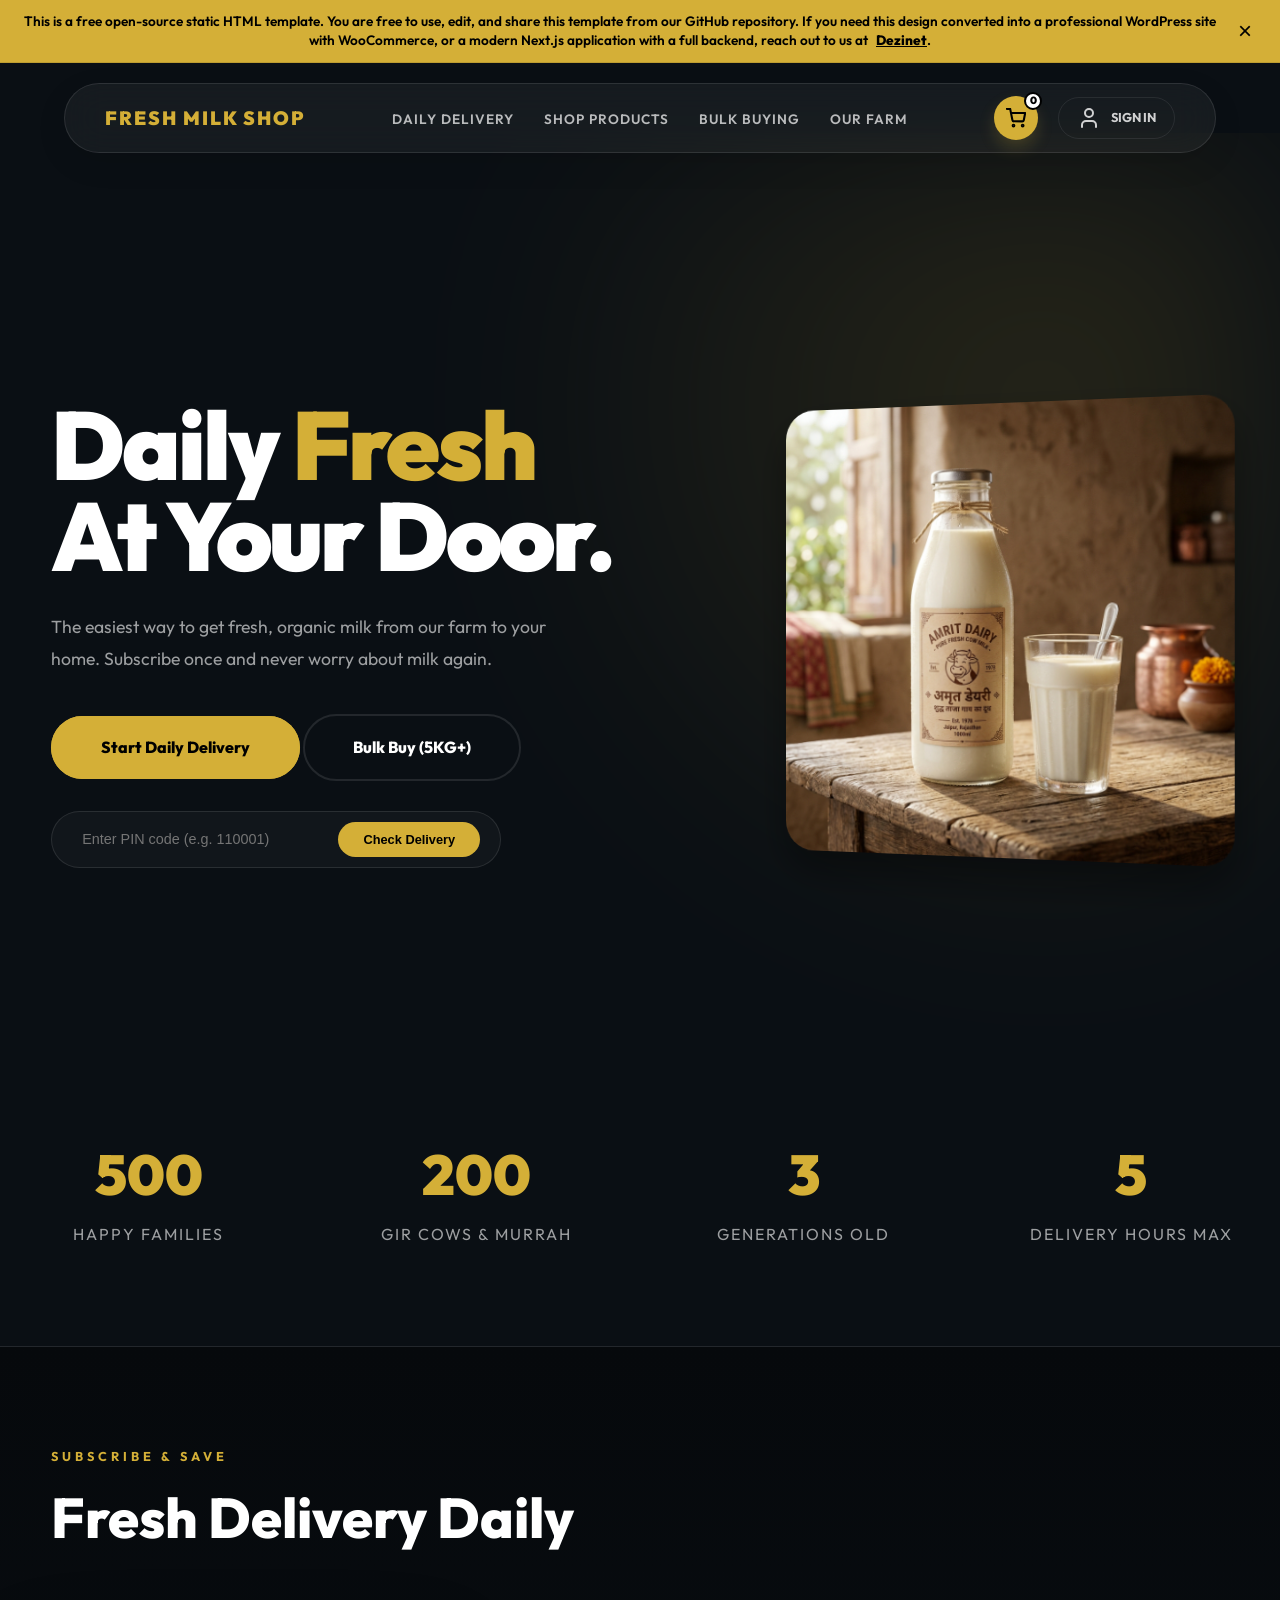
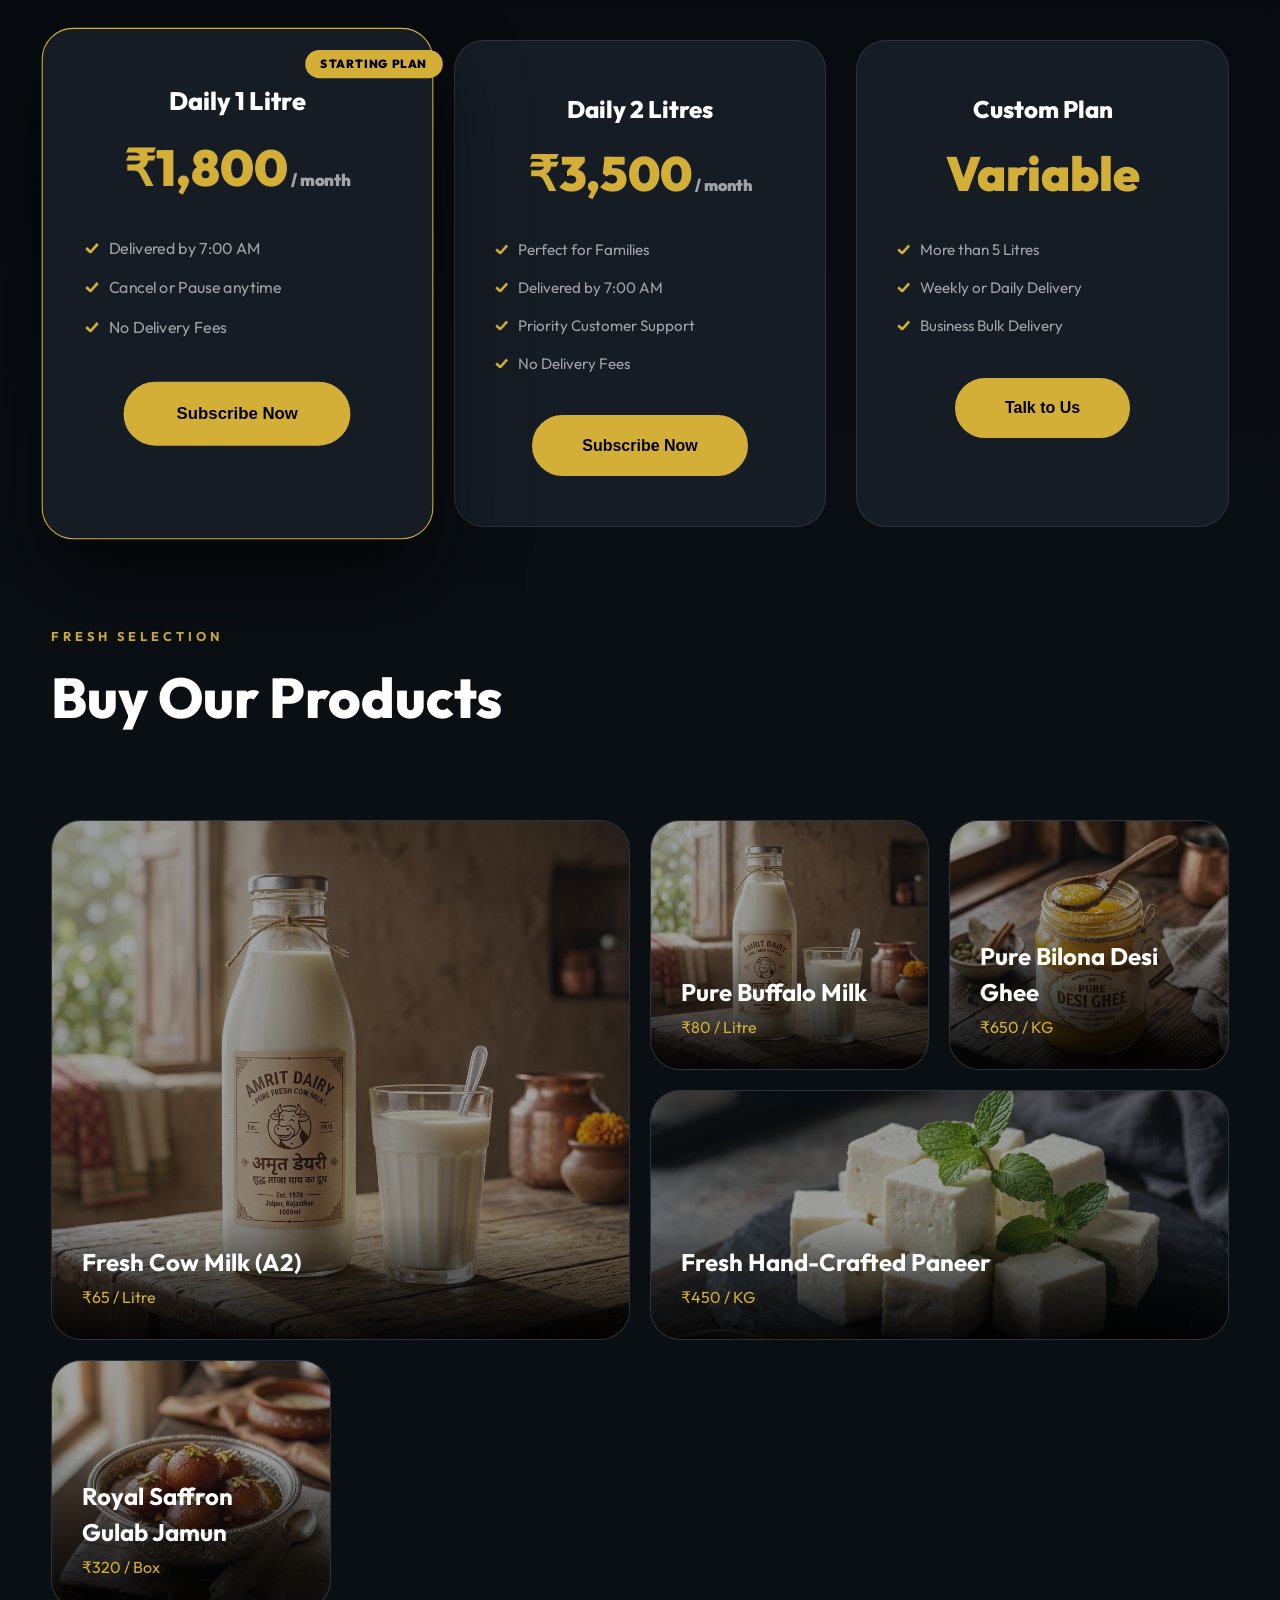
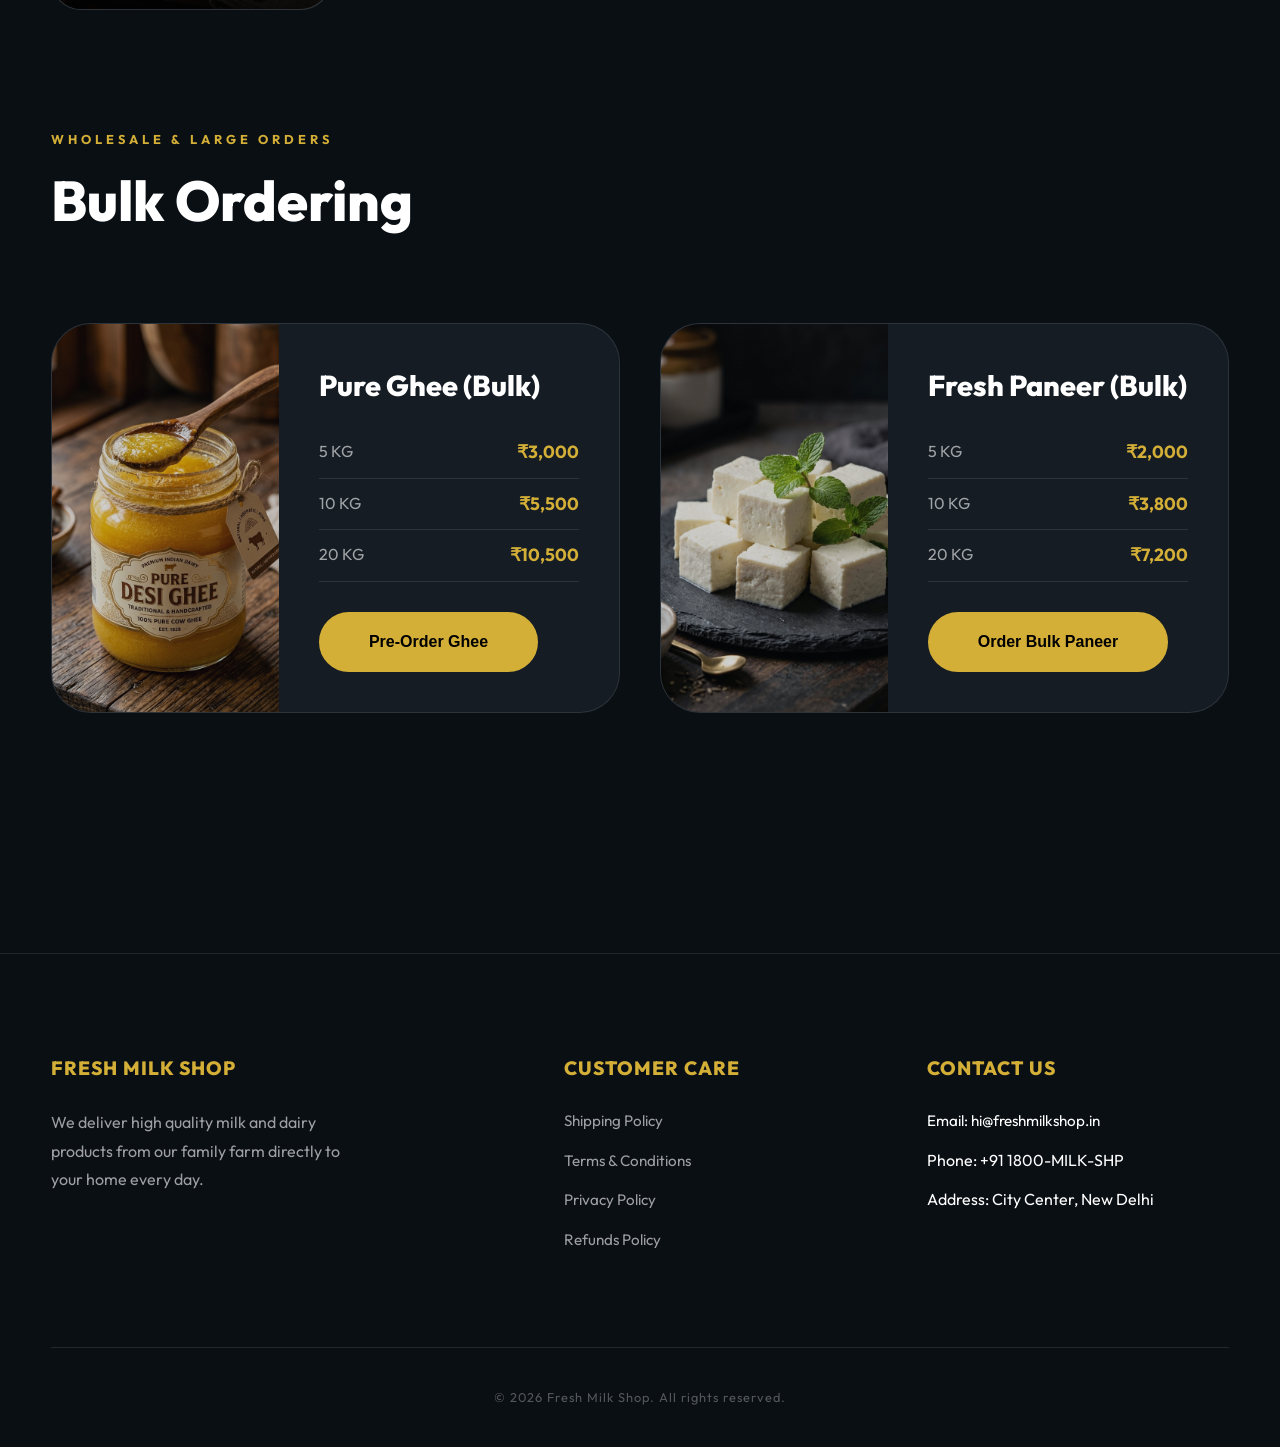
==== index.html @ 16e3eb26 "Initialize Fresh Milk Shop Premium 2026 HTML Template" ====
<!DOCTYPE html>
<html lang="en">
<head>
  <meta charset="UTF-8">
  <meta name="viewport" content="width=device-width, initial-scale=1.0">
  <title>Fresh Milk Shop | Daily Delivery & Bulk Buy</title>
  <meta name="description" content="Fresh farm milk delivered to your door step every day. Buy in bulk (5KG to 50KG) or subscribe for daily delivery. High quality organic dairy.">
  
  <link rel="preconnect" href="https://fonts.googleapis.com">
  <link rel="preconnect" href="https://fonts.gstatic.com" crossorigin>
  <link href="https://fonts.googleapis.com/css2?family=Outfit:wght@400;500;600;700;800;900&display=swap" rel="stylesheet">
  <link rel="stylesheet" href="style.css">
  <link rel="stylesheet" href="css/header.css">
</head>
<body>

  <!-- Navigation -->
  <nav>
    <div class="hamburger" id="nav-toggle">
      <span></span>
      <span></span>
      <span></span>
    </div>
    <a href="index.html" class="logo">FRESH MILK SHOP</a>
    
    <ul class="nav-links" id="nav-menu">
      <li><a href="daily.html">Daily Delivery</a></li>
      <li><a href="shop.html">Shop Products</a></li>
      <li><a href="bulk.html">Bulk Buying</a></li>
      <li><a href="about.html">Our Farm</a></li>
      <li class="mobile-only"><a href="javascript:void(0)" id="cart-trigger-mobile">🛒 My Cart</a></li>
      <li class="mobile-only"><a href="auth.html">👤 Sign In / Account</a></li>
    </ul>

    <div class="nav-cta">
      <div class="cart-btn" id="cart-trigger">
        <svg xmlns="http://www.w3.org/2000/svg" width="20" height="20" viewBox="0 0 24 24" fill="none" stroke="#000" stroke-width="2.5" stroke-linecap="round" stroke-linejoin="round"><circle cx="9" cy="21" r="1"></circle><circle cx="20" cy="21" r="1"></circle><path d="M1 1h4l2.68 13.39a2 2 0 0 0 2 1.61h9.72a2 2 0 0 0 2-1.61L23 6H6"></path></svg>
        <span id="cart-count">0</span>
      </div>
      <a href="auth.html" class="profile-link">
        <svg xmlns="http://www.w3.org/2000/svg" width="24" height="24" viewBox="0 0 24 24" fill="none" stroke="currentColor" stroke-width="2" stroke-linecap="round" stroke-linejoin="round"><path d="M19 21v-2a4 4 0 0 0-4-4H9a4 4 0 0 0-4 4v2"></path><circle cx="12" cy="7" r="4"></circle></svg>
        <span>Sign In</span>
      </a>
    </div>
  </nav>

  <!-- Hero Section -->
  <section class="hero">
    <div class="hero-bg"></div>
    <div class="container overflow-hidden">
      <div class="hero-text">
        <h1 class="hero-title">Daily <span>Fresh</span><br>At Your Door.</h1>
        <p class="hero-desc">The easiest way to get fresh, organic milk from our farm to your home. Subscribe once and never worry about milk again.</p>
        <div class="hero-btns">
          <a href="daily.html" class="btn-luxe">Start Daily Delivery</a>
          <a href="bulk.html" class="btn-outline">Bulk Buy (5KG+)</a>
        </div>
        
        <!-- Delivery Checker -->
        <div class="pincode-checker">
          <input type="text" id="pincode-input" placeholder="Enter PIN code (e.g. 110001)">
          <button class="btn-luxe-small" onclick="checkDelivery()">Check Delivery</button>
          <p id="pincode-status" class="pincode-status"></p>
        </div>
      </div>
      <div class="hero-img">
        <img src="product_images/fresh_milk_premium_1775389059980.png" alt="Bottle of Fresh Milk">
      </div>
    </div>
  </section>

  <!-- Animated Farm Stats Section -->
  <section class="stats-counter-section container">
    <div class="stats-flex">
      <div class="counter-item">
        <h3 data-target="500">0</h3>
        <p>Happy Families</p>
      </div>
      <div class="counter-item">
        <h3 data-target="200">0</h3>
        <p>Gir Cows & Murrah</p>
      </div>
      <div class="counter-item">
        <h3 data-target="3">0</h3>
        <p>Generations Old</p>
      </div>
      <div class="counter-item">
        <h3 data-target="5">0</h3>
        <p>Delivery Hours Max</p>
      </div>
    </div>
  </section>

  <!-- Daily Delivery Section -->
  <section class="subscription-section" id="daily">
    <div class="container overflow-hidden">
      <header class="section-header">
        <span class="section-label">Subscribe & Save</span>
        <h2 class="section-title">Fresh Delivery Daily</h2>
      </header>
      
      <div class="subscription-grid">
        <div class="sub-card featured">
          <div class="badge">Starting Plan</div>
          <h3>Daily 1 Litre</h3>
          <p class="price">₹1,800<span> / month</span></p>
          <ul>
            <li>Delivered by 7:00 AM</li>
            <li>Cancel or Pause anytime</li>
            <li>No Delivery Fees</li>
          </ul>
          <button class="btn-luxe" onclick="window.location.href='daily.html'">Subscribe Now</button>
        </div>
        <div class="sub-card">
          <h3>Daily 2 Litres</h3>
          <p class="price">₹3,500<span> / month</span></p>
          <ul>
            <li>Perfect for Families</li>
            <li>Delivered by 7:00 AM</li>
            <li>Priority Customer Support</li>
            <li>No Delivery Fees</li>
          </ul>
          <button class="btn-luxe" onclick="window.location.href='daily.html'">Subscribe Now</button>
        </div>
        <div class="sub-card">
          <h3>Custom Plan</h3>
          <p class="price">Variable</p>
          <ul>
            <li>More than 5 Litres</li>
            <li>Weekly or Daily Delivery</li>
            <li>Business Bulk Delivery</li>
          </ul>
          <button class="btn-luxe" onclick="window.location.href='bulk.html'">Talk to Us</button>
        </div>
      </div>
    </div>
  </section>

  <!-- Main Shop (Bento) -->
  <section class="products" id="shop">
    <div class="container overflow-hidden">
      <header class="section-header">
        <span class="section-label">Fresh Selection</span>
        <h2 class="section-title">Buy Our Products</h2>
      </header>
      
      <div class="product-bento" id="product-grid">
        <!-- Populated by JS -->
      </div>
    </div>
  </section>

  <!-- Bulk & Pre-Order -->
  <section class="bulk-section" id="bulk">
    <div class="container overflow-hidden">
      <header class="section-header">
        <span class="section-label">Wholesale & Large Orders</span>
        <h2 class="section-title">Bulk Ordering</h2>
      </header>
      
      <div class="bulk-grid">
        <div class="bulk-card">
          <img src="product_images/desi_ghee_jar_1775389078798.png" alt="Pure Ghee">
          <div class="bulk-info">
            <h3>Pure Ghee (Bulk)</h3>
            <div class="pricing-table">
              <div class="price-row"><span>5 KG</span> <strong>₹3,000</strong></div>
              <div class="price-row"><span>10 KG</span> <strong>₹5,500</strong></div>
              <div class="price-row"><span>20 KG</span> <strong>₹10,500</strong></div>
            </div>
            <button class="btn-luxe" onclick="window.location.href='bulk.html'">Pre-Order Ghee</button>
          </div>
        </div>

        <div class="bulk-card">
          <img src="product_images/fresh_paneer_cubes_1775389099140.png" alt="Fresh Paneer">
          <div class="bulk-info">
            <h3>Fresh Paneer (Bulk)</h3>
            <div class="pricing-table">
              <div class="price-row"><span>5 KG</span> <strong>₹2,000</strong></div>
              <div class="price-row"><span>10 KG</span> <strong>₹3,800</strong></div>
              <div class="price-row"><span>20 KG</span> <strong>₹7,200</strong></div>
            </div>
            <button class="btn-luxe" onclick="window.location.href='bulk.html'">Order Bulk Paneer</button>
          </div>
        </div>
      </div>
    </div>
  </section>

  <!-- Footer -->
  <footer>
    <div class="container overflow-hidden">
      <div class="footer-grid">
        <div class="footer-col">
          <h4>Fresh Milk Shop</h4>
          <p>We deliver high quality milk and dairy products from our family farm directly to your home every day.</p>
        </div>
        <div class="footer-col">
          <h4>Customer Care</h4>
          <ul>
            <li><a href="shipping.html">Shipping Policy</a></li>
            <li><a href="terms.html">Terms & Conditions</a></li>
            <li><a href="privacy.html">Privacy Policy</a></li>
            <li><a href="refunds.html">Refunds Policy</a></li>
          </ul>
        </div>
        <div class="footer-col">
          <h4>Contact Us</h4>
          <ul>
            <li><a href="contact.html" style="color: inherit; text-decoration: none;">Email: hi@freshmilkshop.in</a></li>
            <li>Phone: +91 1800-MILK-SHP</li>
            <li>Address: City Center, New Delhi</li>
          </ul>
        </div>
      </div>
      <div class="copyright">
        &copy; 2026 Fresh Milk Shop. All rights reserved.
      </div>
    </div>
  </footer>

  <!-- Cart Modal Shell -->
  <div class="modal-overlay" id="modal-overlay">
    <div class="cart-sidebar" id="cart-sidebar">
      <header class="cart-header">
        <h3>Your Cart</h3>
        <button class="close-modal" id="close-cart">&times;</button>
      </header>
      
      <div id="cart-items-container" class="cart-items-list">
        <!-- Rendered by JS -->
        <p class="empty-msg" id="empty-cart-msg">Your cart is empty.</p>
      </div>

      <footer class="cart-footer">
        <div class="cart-total">
          <span>Subtotal</span>
          <strong id="cart-total-price">₹0</strong>
        </div>
        <button class="btn-luxe" style="width: 100%;" onclick="window.location.href='checkout.html'">Complete Order</button>
      </footer>
    </div>
  </div>

  <script src="js/products-data.js"></script>
  <script src="main.js"></script>
</body>
</html>
---- style.css ----
/* --- Luxury 2026 Design System --- */

/* --- Global Scrollbar --- */
::-webkit-scrollbar {
  width: 8px;
}

::-webkit-scrollbar-track {
  background: var(--bg-dark);
}

::-webkit-scrollbar-thumb {
  background: var(--border);
  border-radius: 10px;
  border: 2px solid var(--bg-dark);
  transition: 0.3s;
}

::-webkit-scrollbar-thumb:hover {
  background: var(--accent-gold);
}

:root {
  /* Sophisticated Palette */
  --bg-dark: #0A0F14;
  --surface-dark: #151C24;
  --accent-gold: #D4AF37;
  --accent-cream: #F5F5DC;
  --accent-mint: #98FF98;
  --text-primary: #FFFFFF;
  --text-secondary: rgba(255, 255, 255, 0.6);
  --glass: rgba(255, 255, 255, 0.05);
  --border: rgba(255, 255, 255, 0.1);
  --shadow: 0 20px 40px rgba(0,0,0,0.4);

  /* Typography */
  --font-main: 'Outfit', sans-serif;

  /* Spacing */
  --space-unit: 1rem;
}

* {
  margin: 0;
  padding: 0;
  box-sizing: border-box;
}

html {
  scroll-behavior: smooth;
}

body {
  font-family: var(--font-main);
  background-color: var(--bg-dark);
  color: var(--text-primary);
  line-height: 1.5;
  -webkit-font-smoothing: antialiased;
  overflow-x: hidden;
}

/* --- Layout Utils --- */
.container {
  max-width: 1400px;
  margin: 0 auto;
  padding: 0 4vw;
}

/* --- Hero --- */

/* --- Hero --- */
.hero {
  min-height: 100vh;
  display: flex;
  align-items: center;
  position: relative;
  overflow: hidden;
  padding-top: 100px;
}

.hero-bg {
  position: absolute;
  top: 0;
  right: 0;
  width: 60%;
  height: 100%;
  background: radial-gradient(circle at 70% 30%, var(--accent-gold) 0%, transparent 70%);
  filter: blur(100px);
  opacity: 0.15;
  z-index: 1;
}

.hero .container {
  display: grid;
  grid-template-columns: 1.2fr 0.8fr;
  align-items: center;
  gap: 40px;
  position: relative;
  z-index: 2;
}

.hero-title {
  font-size: 6rem;
  font-weight: 900;
  line-height: 0.95;
  letter-spacing: -3px;
  margin-bottom: 30px;
  animation: revealUp 1.2s cubic-bezier(0.77, 0, 0.175, 1);
}

.hero-title span {
  color: var(--accent-gold);
}

.hero-desc {
  font-size: 1.1rem;
  color: var(--text-secondary);
  max-width: 500px;
  margin-bottom: 40px;
  line-height: 1.8;
}

.hero-img {
  position: relative;
  animation: float 6s ease-in-out infinite;
}

.hero-img img {
  width: 100%;
  border-radius: 30px;
  box-shadow: var(--shadow);
  transform: perspective(1000px) rotateY(-10deg);
}

/* --- Bento Grid --- */
.section-header {
  margin-bottom: 80px;
}

.section-label {
  font-size: 0.8rem;
  text-transform: uppercase;
  color: var(--accent-gold);
  letter-spacing: 4px;
  font-weight: 700;
  display: block;
  margin-bottom: 10px;
}

.section-title {
  font-size: 3.5rem;
  font-weight: 800;
}

.product-bento {
  display: grid;
  grid-template-columns: repeat(4, 1fr);
  grid-auto-rows: 250px;
  gap: 20px;
}

.bento-item {
  background: var(--surface-dark);
  border: 1px solid var(--border);
  border-radius: 30px;
  position: relative;
  overflow: hidden;
  transition: 0.5s;
  cursor: pointer;
}

.bento-item:nth-child(1) { grid-column: span 2; grid-row: span 2; }
.bento-item:nth-child(4) { grid-column: span 2; }

.bento-item:hover {
  transform: translateY(-10px);
  border-color: var(--accent-gold);
  box-shadow: 0 30px 60px rgba(0,0,0,0.5);
}

.item-img {
  width: 100%;
  height: 100%;
  object-fit: cover;
  opacity: 0.6;
  transition: 0.8s;
}

.bento-item:hover .item-img {
  transform: scale(1.1);
  opacity: 1;
}

.item-overlay {
  position: absolute;
  bottom: 0;
  left: 0;
  width: 100%;
  padding: 30px;
  background: linear-gradient(transparent, rgba(0,0,0,0.9));
}

.item-name { font-size: 1.5rem; font-weight: 700; }
.item-price { color: var(--accent-gold); margin-top: 5px; }

/* --- Animations --- */
@keyframes revealUp {
  0% { opacity: 0; transform: translateY(100px); }
  100% { opacity: 1; transform: translateY(0); }
}

@keyframes float {
  0%, 100% { transform: translateY(0); }
  50% { transform: translateY(-20px); }
}

@keyframes slideInDown {
  from { transform: translate(-50%, -100px); opacity: 0; }
  to { transform: translate(-50%, 0); opacity: 1; }
}

.btn-luxe {
  background: var(--accent-gold);
  color: #000;
  padding: 1.2rem 3rem;
  border-radius: 40px;
  text-decoration: none;
  font-weight: 800;
  font-size: 1rem;
  transition: 0.4s;
  border: 2px solid var(--accent-gold);
}

.btn-luxe:hover {
  background: transparent;
  color: var(--accent-gold);
}

.btn-outline {
  background: transparent;
  color: var(--text-primary);
  padding: 1.2rem 3rem;
  border-radius: 40px;
  text-decoration: none;
  font-weight: 800;
  font-size: 1rem;
  transition: 0.4s;
  border: 2px solid var(--border);
  display: inline-block;
  cursor: pointer;
}

.btn-outline:hover {
  border-color: var(--accent-gold);
  color: var(--accent-gold);
}

/* --- Footer --- */
footer {
  background: var(--bg-dark);
  border-top: 1px solid var(--border);
  padding: 100px 0 40px;
  margin-top: 120px;
}

.footer-grid {
  display: grid;
  grid-template-columns: 1.5fr 1fr 1fr;
  gap: 60px;
  margin-bottom: 80px;
}

.footer-col h4 {
  font-size: 1.2rem;
  font-weight: 800;
  margin-bottom: 25px;
  color: var(--accent-gold);
  letter-spacing: 1px;
  text-transform: uppercase;
}

.footer-col p {
  color: var(--text-secondary);
  line-height: 1.8;
  max-width: 320px;
}

.footer-col ul {
  list-style: none;
}

.footer-col ul li {
  margin-bottom: 15px;
}

.footer-col ul li a {
  color: var(--text-secondary);
  text-decoration: none;
  font-size: 0.95rem;
  transition: 0.3s;
}

.footer-col ul li a:hover {
  color: var(--accent-gold);
  padding-left: 5px;
}

.copyright {
  text-align: center;
  padding-top: 40px;
  border-top: 1px solid var(--border);
  color: rgba(255, 255, 255, 0.3);
  font-size: 0.8rem;
  letter-spacing: 1px;
}

/* --- Subscriptions --- */
.subscription-section {
  padding: 100px 0;
  background: linear-gradient(rgba(0,0,0,0.4), var(--bg-dark));
}

.subscription-grid {
  display: grid;
  grid-template-columns: repeat(3, 1fr);
  gap: 30px;
}

.sub-card {
  background: var(--surface-dark);
  border: 1px solid var(--border);
  border-radius: 30px;
  padding: 50px 40px;
  text-align: center;
  transition: 0.5s;
  position: relative;
}

.sub-card.featured {
  border-color: var(--accent-gold);
  transform: scale(1.05);
  z-index: 10;
  box-shadow: 0 40px 80px rgba(0,0,0,0.6);
}

.sub-card h3 {
  font-size: 1.5rem;
  font-weight: 800;
  margin-bottom: 10px;
}

.sub-card .price {
  font-size: 3rem;
  font-weight: 900;
  color: var(--accent-gold);
  margin-bottom: 30px;
}

.sub-card .price span {
  font-size: 1rem;
  color: var(--text-secondary);
}

.sub-card ul {
  list-style: none;
  margin-bottom: 40px;
  text-align: left;
}

.sub-card ul li {
  margin-bottom: 15px;
  color: var(--text-secondary);
  font-size: 0.95rem;
  display: flex;
  align-items: center;
  gap: 10px;
}

.sub-card ul li::before {
  content: '✓';
  color: var(--accent-gold);
  font-weight: 900;
}

.sub-card .badge {
  position: absolute;
  top: 20px;
  right: -10px;
  background: var(--accent-gold);
  color: #000;
  font-size: 0.7rem;
  font-weight: 900;
  padding: 5px 15px;
  border-radius: 20px;
  text-transform: uppercase;
  letter-spacing: 1px;
}

/* --- Bulk Section --- */
.bulk-section {
  padding: 120px 0;
}

.bulk-grid {
  display: grid;
  grid-template-columns: repeat(2, 1fr);
  gap: 40px;
}

.bulk-card {
  display: grid;
  grid-template-columns: 0.8fr 1.2fr;
  background: var(--surface-dark);
  border: 1px solid var(--border);
  border-radius: 40px;
  overflow: hidden;
  transition: 0.5s;
}

.bulk-card:hover {
  border-color: var(--accent-gold);
  transform: translateY(-10px);
}

.bulk-card img {
  width: 100%;
  height: 100%;
  object-fit: cover;
  opacity: 0.8;
}

.bulk-info {
  padding: 40px;
}

.bulk-info h3 {
  font-size: 1.8rem;
  margin-bottom: 20px;
  font-weight: 800;
}

.pricing-table {
  margin-bottom: 30px;
}

.price-row {
  display: flex;
  justify-content: space-between;
  padding: 12px 0;
  border-bottom: 1px solid var(--border);
}

.price-row span { color: var(--text-secondary); }
.price-row strong { color: var(--accent-gold); font-size: 1.1rem; }

/* --- Global Typography Scaling --- */
@media (max-width: 1200px) {
  html { font-size: 15px; }
  .container { padding: 0 5vw; }
}

@media (max-width: 991px) {
  html { font-size: 14px; }
  .hero .container { grid-template-columns: 1fr; text-align: center; gap: 60px; }
  .hero-title { font-size: 4rem; }
  .hero-desc { margin: 0 auto 40px; }
  
  .product-bento { grid-template-columns: repeat(2, 1fr); }
  .bento-item:nth-child(1), .bento-item:nth-child(4) { grid-column: auto; grid-row: auto; }
  
  .subscription-grid { grid-template-columns: 1fr; }
  .bulk-grid { grid-template-columns: 1fr; }
  .bulk-card { grid-template-columns: 1fr; }
  .sub-card.featured { transform: scale(1); }
}

@media (max-width: 768px) {
  .hero-title { font-size: 3.5rem; }
  .hero-desc { font-size: 1rem; }

  .product-bento { grid-template-columns: 1fr; }

  .footer-grid {
    grid-template-columns: 1fr;
    gap: 40px;
    text-align: center;
  }
  .footer-col p { margin: 0 auto; }
}

@media (max-width: 480px) {
  .hero-title { font-size: 2.8rem; }
  .btn-luxe { width: 100%; text-align: center; }
  .hero-btns { display: flex; flex-direction: column; gap: 15px; }
}

/* --- Project Improvements CSS --- */

.pincode-checker {
  margin-top: 30px;
  background: rgba(255, 255, 255, 0.03);
  padding: 10px;
  border-radius: 40px;
  border: 1px solid var(--border);
  display: flex;
  max-width: 450px;
  gap: 10px;
}

#pincode-input {
  background: transparent;
  border: none;
  padding: 0 20px;
  color: #fff;
  flex: 1;
  font-size: 0.9rem;
}

#pincode-input:focus {
  outline: none;
}

.btn-luxe-small {
  background: var(--accent-gold);
  color: #000;
  border: none;
  padding: 10px 25px;
  border-radius: 30px;
  font-weight: 800;
  cursor: pointer;
  font-size: 0.8rem;
  transition: 0.3s;
}

.pincode-status {
  padding-top: 10px;
  font-size: 0.8rem;
  font-weight: 700;
  min-height: 20px;
}

/* Stats Counter */
.stats-counter-section {
  padding: 100px 0;
  border-bottom: 1px solid var(--border);
}

.stats-flex {
  display: flex;
  justify-content: space-between;
  gap: 30px;
}

.counter-item {
  text-align: center;
  flex: 1;
}

.counter-item h3 {
  font-size: 3.5rem;
  font-weight: 900;
  color: var(--accent-gold);
  margin-bottom: 5px;
}

.counter-item p {
  color: var(--text-secondary);
  font-size: 1rem;
  letter-spacing: 2px;
  text-transform: uppercase;
}

/* Global Form Group Visibility Improvement */
.form-group label {
  color: var(--text-secondary);
  font-weight: 800;
  margin-bottom: 8px;
}

.form-group input, .form-group textarea {
  border-color: rgba(255,255,255,0.1);
  background: rgba(255,255,255,0.02);
}

.form-group input:focus {
  border-color: var(--accent-gold);
  background: rgba(212, 175, 55, 0.05);
}

@media (max-width: 768px) {
  .pincode-checker { flex-direction: column; border-radius: 20px; padding: 20px; }
  .stats-flex { flex-direction: column; gap: 60px; }
  .counter-item h3 { font-size: 2.5rem; }
}

/* --- Open Source Announcement Banner --- */

.opensource-banner {
  background: var(--accent-gold);
  color: #000;
  padding: 12px 60px 12px 20px;
  text-align: center;
  font-size: 0.85rem;
  font-weight: 600;
  line-height: 1.4;
  position: relative;
  z-index: 10005;
  border-bottom: 1px solid rgba(0,0,0,0.1);
  display: block;
}

.opensource-banner a {
  color: #000;
  text-decoration: underline;
  font-weight: 800;
  display: inline-block;
  margin-left: 5px;
}

.opensource-banner .close-banner {
  position: absolute;
  right: 20px;
  top: 50%;
  transform: translateY(-50%);
  background: transparent;
  border: none;
  font-size: 1.5rem;
  cursor: pointer;
  color: #000;
  display: flex;
  align-items: center;
  justify-content: center;
  width: 30px;
  height: 30px;
  transition: 0.3s;
}

.opensource-banner .close-banner:hover {
  transform: translateY(-50%) rotate(90deg);
  opacity: 0.7;
}

/* Adjust header top when banner is present */
nav {
  transition: top 0.3s ease;
}

@media (max-width: 768px) {
  .opensource-banner {
    padding: 15px 40px 15px 15px;
    font-size: 0.75rem;
    text-align: left;
  }
}
---- css/header.css ----
/* --- Premium Navigation & Header --- */

nav {
  position: relative;
  top: 20px;
  left: 50%;
  transform: translateX(-50%);
  width: 90%;
  max-width: 1200px;
  height: 70px;
  background: var(--glass);
  backdrop-filter: blur(20px);
  -webkit-backdrop-filter: blur(20px);
  border: 1px solid var(--border);
  border-radius: 40px;
  z-index: 9999;
  display: flex;
  align-items: center;
  justify-content: space-between;
  padding: 0 40px;
  transition: all 0.5s cubic-bezier(0.19, 1, 0.22, 1);
  animation: slideInDown 1s ease-out;
  box-shadow: 0 10px 30px rgba(0,0,0,0.1);
}


.logo {
  font-size: 1.2rem;
  font-weight: 900;
  letter-spacing: 2px;
  text-transform: uppercase;
  color: var(--accent-gold);
  text-decoration: none;
  transition: 0.3s;
}

.logo:hover {
  filter: brightness(1.2);
  letter-spacing: 3px;
}

/* --- Navigation Links --- */
.nav-links {
  display: flex;
  list-style: none;
  gap: 30px;
}

.nav-links li {
  display: block;
}

.nav-links a {
  text-decoration: none;
  color: #fff;
  font-weight: 600;
  font-size: 0.85rem;
  text-transform: uppercase;
  letter-spacing: 1px;
  transition: 0.3s ease;
  opacity: 0.7;
  position: relative;
}

.nav-links a::after {
  content: '';
  position: absolute;
  bottom: -5px;
  left: 0;
  width: 0;
  height: 2px;
  background: var(--accent-gold);
  transition: 0.3s ease;
}

.nav-links a:hover {
  opacity: 1;
  color: var(--accent-gold);
}

.nav-links a:hover::after {
  width: 100%;
}

/* --- Nav CTA & Actions --- */
.nav-cta {
  display: flex;
  align-items: center;
  gap: 20px;
}

.cart-btn {
  background: var(--accent-gold);
  width: 44px;
  height: 44px;
  border-radius: 50%;
  display: flex;
  align-items: center;
  justify-content: center;
  position: relative;
  cursor: pointer;
  transition: 0.4s cubic-bezier(0.175, 0.885, 0.32, 1.275);
  box-shadow: 0 8px 16px rgba(212, 175, 55, 0.2);
}

.cart-btn svg {
  color: #000;
  stroke: #000;
}

.cart-btn:hover {
  transform: scale(1.1) translateY(-2px);
  box-shadow: 0 12px 24px rgba(212, 175, 55, 0.3);
}

#cart-count {
  position: absolute;
  top: -4px;
  right: -4px;
  background: #fff;
  color: #000;
  font-size: 0.65rem;
  font-weight: 900;
  min-width: 18px;
  height: 18px;
  display: flex;
  align-items: center;
  justify-content: center;
  border-radius: 50%;
  border: 2.5px solid #000;
}

.profile-link {
  display: flex;
  align-items: center;
  gap: 10px;
  text-decoration: none;
  font-size: 0.8rem;
  font-weight: 700;
  text-transform: uppercase;
  color: var(--text-primary);
  opacity: 0.8;
  transition: 0.4s;
  padding: 8px 18px;
  border: 1px solid var(--border);
  border-radius: 30px;
}

.profile-link:hover {
  opacity: 1;
  border-color: var(--accent-gold);
  color: var(--accent-gold);
  background: rgba(212, 175, 55, 0.05);
}

/* --- Hamburger Menu --- */
.hamburger {
  display: none;
  flex-direction: column;
  gap: 6px;
  cursor: pointer;
  z-index: 10001;
  padding: 5px;
  transition: 0.3s;
}

.hamburger span {
  display: block;
  width: 25px;
  height: 2px;
  background: #fff;
  transition: 0.4s cubic-bezier(0.19, 1, 0.22, 1);
  border-radius: 5px;
}

.hamburger.active span:nth-child(1) { transform: translateY(8px) rotate(45deg); background: var(--accent-gold); }
.hamburger.active span:nth-child(2) { opacity: 0; transform: translateX(20px); }
.hamburger.active span:nth-child(3) { transform: translateY(-8px) rotate(-45deg); background: var(--accent-gold); }

.mobile-only {
  display: none !important;
}

/* --- Mobile Navigation Hub --- */
@media (max-width: 1024px) {
  nav {
    width: 92%;
    padding: 0 25px;
    height: 60px;
    top: 15px;
  }

  .nav-links {
    position: fixed;
    top: 0;
    left: 0;
    width: 85%;
    max-width: 400px;
    height: 100vh;
    background: rgba(10, 15, 24, 0.98);
    backdrop-filter: blur(20px);
    -webkit-backdrop-filter: blur(20px);
    flex-direction: column;
    justify-content: center;
    align-items: flex-start;
    padding-left: 60px;
    gap: 25px;
    z-index: 10000;
    transform: translateX(-100%);
    transition: 0.8s cubic-bezier(0.19, 1, 0.22, 1);
    opacity: 0;
    visibility: hidden;
    box-shadow: 30px 0 100px rgba(0,0,0,0.8);
    border-right: 1px solid var(--border);
  }

  .nav-links.active {
    transform: translateX(0);
    opacity: 1;
    visibility: visible;
  }

  /* Overlay for when menu is open */
  .nav-menu-overlay {
    position: fixed;
    top: 0;
    left: 0;
    width: 100%;
    height: 100%;
    background: rgba(0,0,0,0.4);
    backdrop-filter: blur(4px);
    z-index: 9999;
    opacity: 0;
    visibility: hidden;
    transition: 0.4s;
  }

  .nav-menu-overlay.active {
    opacity: 1;
    visibility: visible;
  }

  .nav-links li {
    transform: translateX(-30px);
    opacity: 0;
    transition: 0.5s cubic-bezier(0.19, 1, 0.22, 1);
  }

  .nav-links.active li {
    transform: translateX(0);
    opacity: 1;
  }

  /* Staggered load for mobile links */
  .nav-links.active li:nth-child(1) { transition-delay: 0.1s; }
  .nav-links.active li:nth-child(2) { transition-delay: 0.2s; }
  .nav-links.active li:nth-child(3) { transition-delay: 0.3s; }
  .nav-links.active li:nth-child(4) { transition-delay: 0.4s; }
  .nav-links.active li:nth-child(5) { transition-delay: 0.5s; }

  .nav-links a {
    font-size: 2rem;
    font-weight: 800;
  }

  .hamburger {
    display: flex;
  }

  .nav-cta {
    display: none;
  }

  .mobile-only {
    display: block !important;
    margin-top: 20px;
    padding-top: 20px;
    border-top: 1px solid var(--border);
    width: 60%;
    text-align: center;
  }
}

@keyframes slideInDown {
  from { transform: translate(-50%, -100px); opacity: 0; }
  to { transform: translate(-50%, 0); opacity: 1; }
}

/* --- Modal & Cart Sidebar --- */
.modal-overlay {
  position: fixed;
  top: 0;
  left: 0;
  width: 100%;
  height: 100%;
  background: rgba(0, 0, 0, 0.8);
  backdrop-filter: blur(8px);
  z-index: 10002;
  opacity: 0;
  visibility: hidden;
  transition: 0.4s;
}

.modal-overlay.active {
  opacity: 1;
  visibility: visible;
}

.cart-sidebar {
  position: fixed;
  top: 0;
  right: -500px;
  width: 450px;
  height: 100vh;
  background: var(--surface-dark);
  border-left: 1px solid var(--border);
  display: flex;
  flex-direction: column;
  transition: 0.6s cubic-bezier(0.19, 1, 0.22, 1);
  z-index: 10003;
  box-shadow: -20px 0 50px rgba(0,0,0,0.5);
}

.modal-overlay.active .cart-sidebar {
  right: 0;
}

.cart-header {
  padding: 40px 30px;
  display: flex;
  justify-content: space-between;
  align-items: center;
  border-bottom: 1px solid var(--border);
}

.cart-header h3 {
  font-size: 1.8rem;
  font-weight: 800;
  color: var(--accent-gold);
}

.close-modal {
  background: transparent;
  border: none;
  font-size: 2.5rem;
  color: var(--text-primary);
  cursor: pointer;
  transition: 0.3s;
}

.close-modal:hover {
  color: var(--accent-gold);
  transform: rotate(90deg);
}

.cart-items-list {
  flex-grow: 1;
  overflow-y: auto;
  padding: 30px;
}

.cart-footer {
  padding: 30px;
  background: rgba(255,255,255,0.02);
  border-top: 1px solid var(--border);
}

.cart-total {
  display: flex;
  justify-content: space-between;
  margin-bottom: 25px;
}

.cart-total span { color: var(--text-secondary); font-size: 1.1rem; }
.cart-total strong { font-size: 2rem; font-weight: 900; color: var(--accent-gold); }

/* --- Cart Item Style --- */
.cart-item {
  display: flex;
  align-items: center;
  gap: 20px;
  margin-bottom: 25px;
  padding-bottom: 20px;
  border-bottom: 1px solid rgba(255,255,255,0.05);
  animation: fadeIn 0.5s ease forwards;
  position: relative;
}

.cart-item-img {
  width: 70px;
  height: 70px;
  object-fit: cover;
  border-radius: 12px;
}

.cart-item-info {
  flex-grow: 1;
}

.cart-item-info h4 {
  font-size: 1rem;
  margin-bottom: 4px;
  font-weight: 700;
}

.cart-item-info p {
  color: var(--accent-gold);
  font-weight: 800;
  font-size: 0.9rem;
}

.remove-item {
  background: rgba(255, 0, 0, 0.1);
  color: #ff4d4d;
  border: 1px solid rgba(255, 0, 0, 0.2);
  width: 28px;
  height: 28px;
  border-radius: 50%;
  display: flex;
  align-items: center;
  justify-content: center;
  cursor: pointer;
  font-size: 1.2rem;
  transition: 0.3s;
}

.remove-item:hover {
  background: #ff4d4d;
  color: #fff;
  transform: rotate(90deg);
}

@media (max-width: 500px) {
  .cart-sidebar { 
    width: 100%; 
    right: -100%; 
  }
}

@keyframes fadeIn {
  from { opacity: 0; transform: translateY(10px); }
  to { opacity: 1; transform: translateY(0); }
}
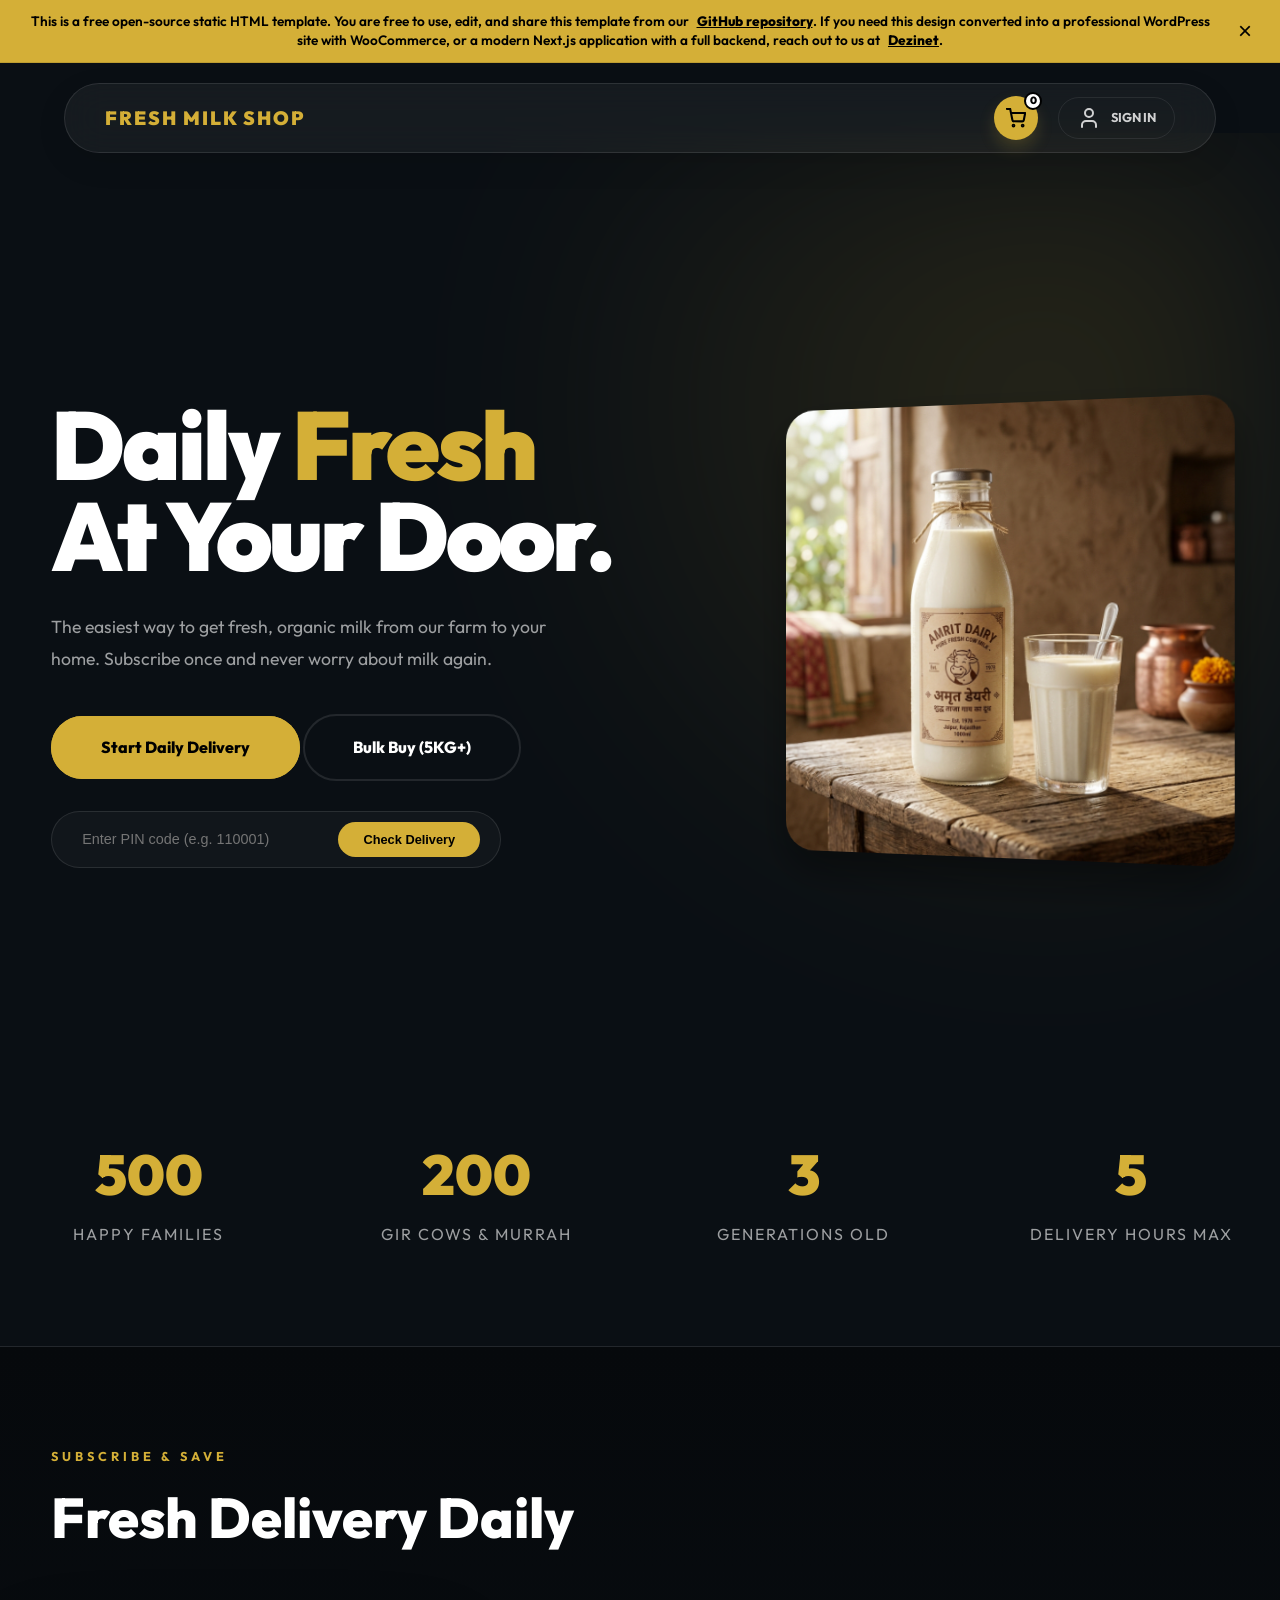
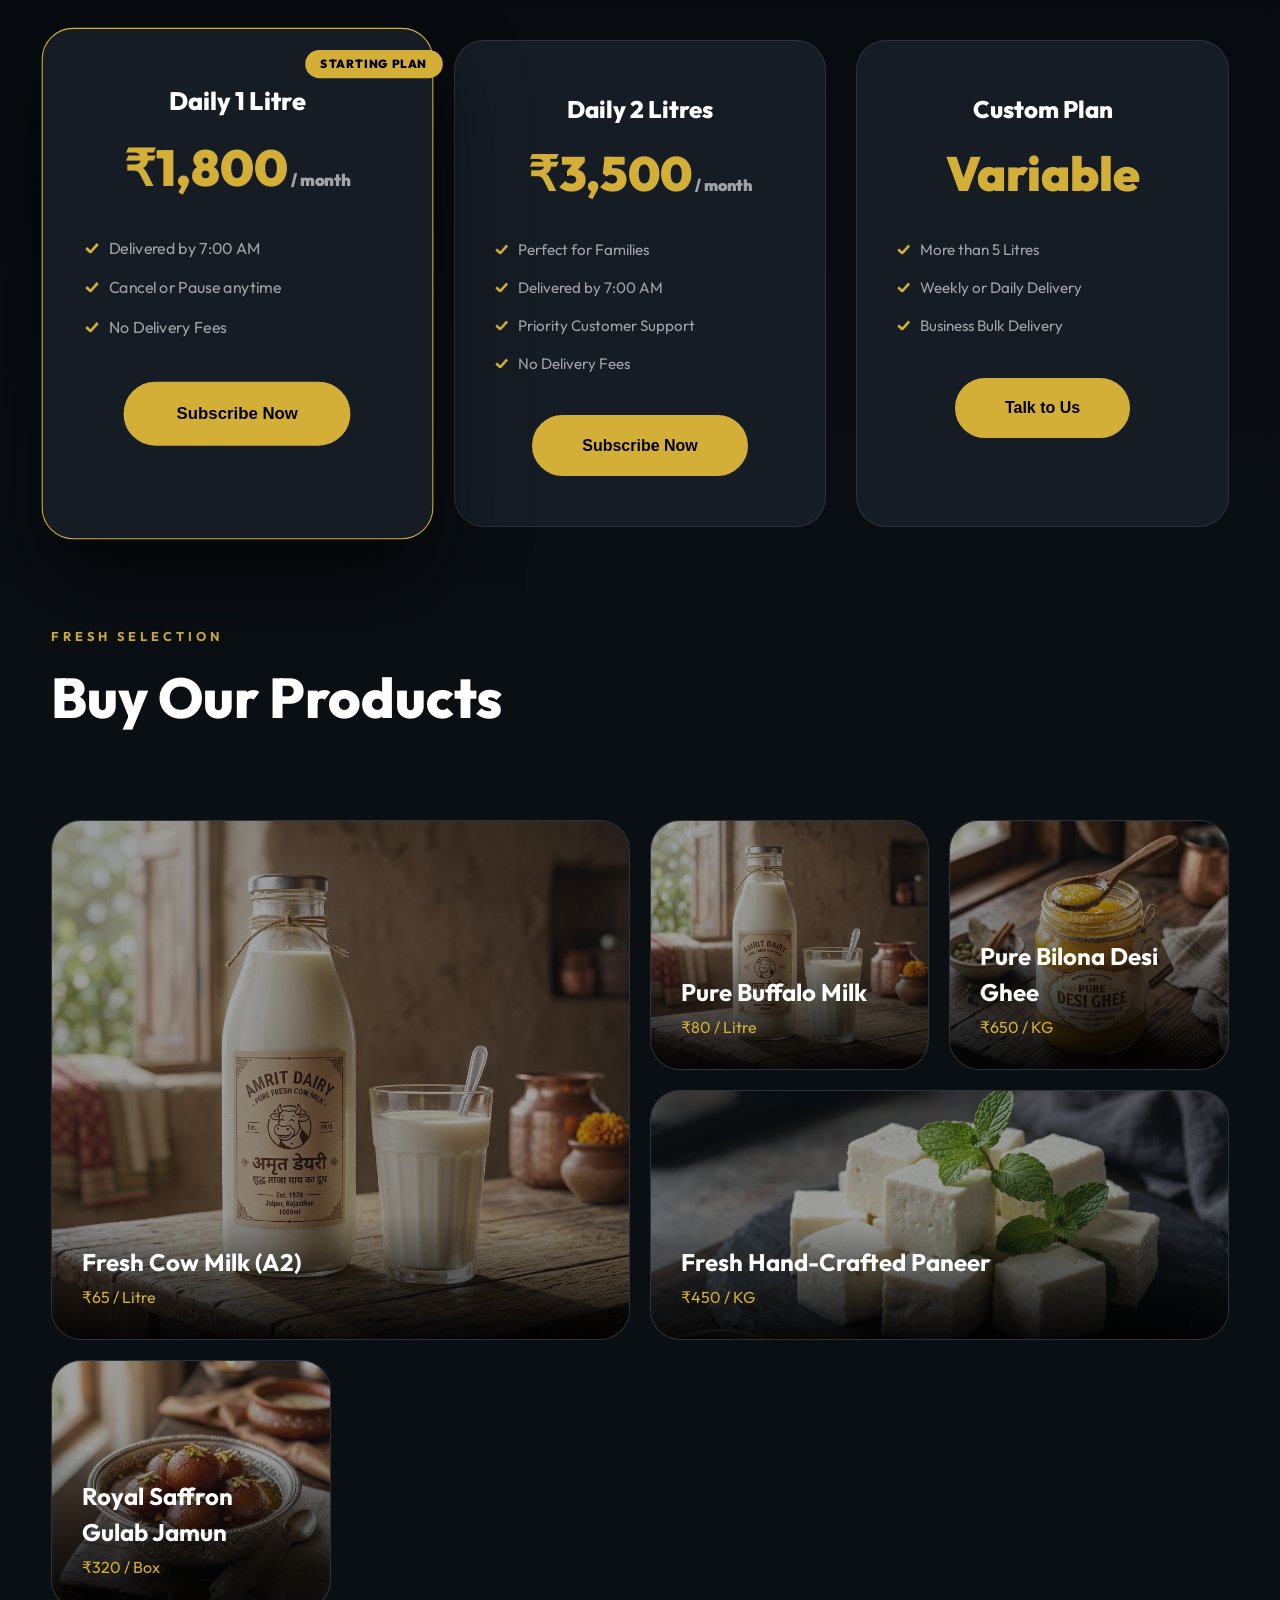
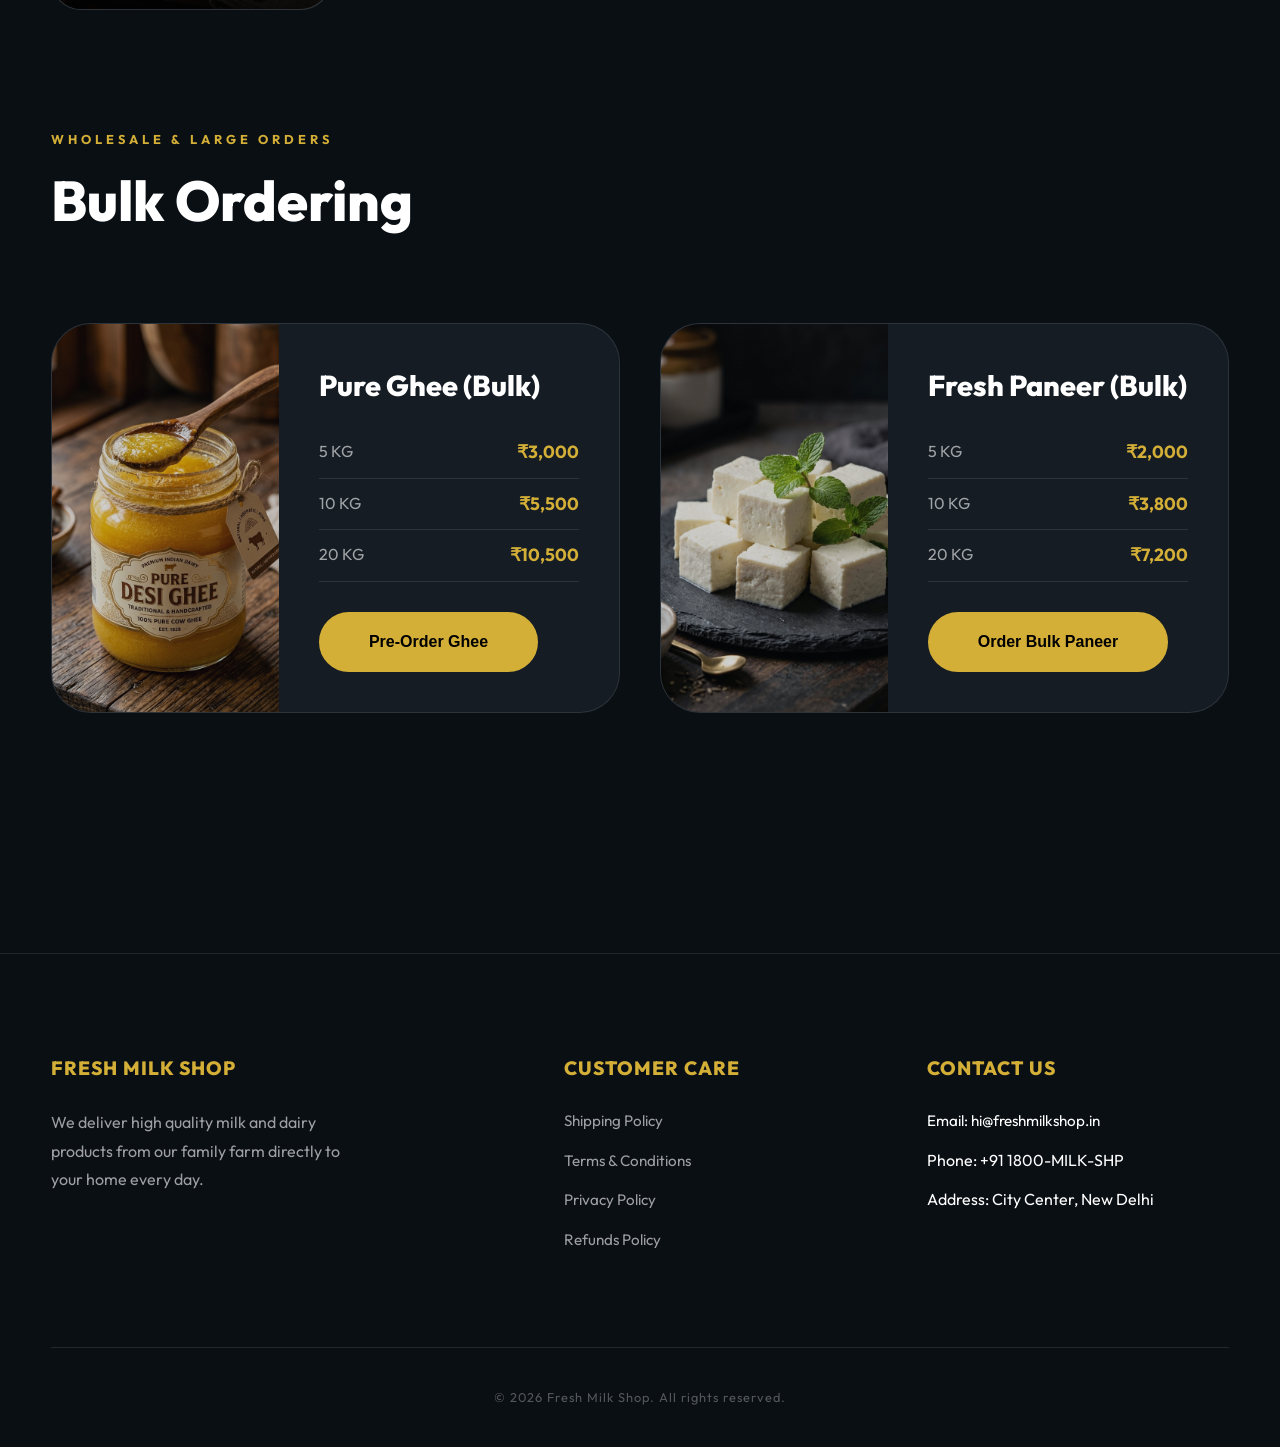
==== commit 66577ce7: "Major update: Refactored mobile navigation structure, fixed clashing icons, and improved layering fo" ====
--- a/index.html
+++ b/index.html
@@ -23,15 +23,6 @@
     </div>
     <a href="index.html" class="logo">FRESH MILK SHOP</a>
     
-    <ul class="nav-links" id="nav-menu">
-      <li><a href="daily.html">Daily Delivery</a></li>
-      <li><a href="shop.html">Shop Products</a></li>
-      <li><a href="bulk.html">Bulk Buying</a></li>
-      <li><a href="about.html">Our Farm</a></li>
-      <li class="mobile-only"><a href="javascript:void(0)" id="cart-trigger-mobile">🛒 My Cart</a></li>
-      <li class="mobile-only"><a href="auth.html">👤 Sign In / Account</a></li>
-    </ul>
-
     <div class="nav-cta">
       <div class="cart-btn" id="cart-trigger">
         <svg xmlns="http://www.w3.org/2000/svg" width="20" height="20" viewBox="0 0 24 24" fill="none" stroke="#000" stroke-width="2.5" stroke-linecap="round" stroke-linejoin="round"><circle cx="9" cy="21" r="1"></circle><circle cx="20" cy="21" r="1"></circle><path d="M1 1h4l2.68 13.39a2 2 0 0 0 2 1.61h9.72a2 2 0 0 0 2-1.61L23 6H6"></path></svg>
@@ -43,6 +34,15 @@
       </a>
     </div>
   </nav>
+
+  <ul class="nav-links" id="nav-menu">
+    <li><a href="daily.html">Daily Delivery</a></li>
+    <li><a href="shop.html">Shop Products</a></li>
+    <li><a href="bulk.html">Bulk Buying</a></li>
+    <li><a href="about.html">Our Farm</a></li>
+    <li class="mobile-only"><a href="javascript:void(0)" id="cart-trigger-mobile">🛒 My Cart</a></li>
+    <li class="mobile-only"><a href="auth.html">👤 Sign In / Account</a></li>
+  </ul>
 
   <!-- Hero Section -->
   <section class="hero">
--- a/css/header.css
+++ b/css/header.css
@@ -3,8 +3,7 @@
 nav {
   position: relative;
   top: 20px;
-  left: 50%;
-  transform: translateX(-50%);
+  margin: 0 auto;
   width: 90%;
   max-width: 1200px;
   height: 70px;
@@ -13,7 +12,7 @@
   -webkit-backdrop-filter: blur(20px);
   border: 1px solid var(--border);
   border-radius: 40px;
-  z-index: 9999;
+  z-index: 10010; /* Keep above all drawers */
   display: flex;
   align-items: center;
   justify-content: space-between;
@@ -41,9 +40,14 @@
 
 /* --- Navigation Links --- */
 .nav-links {
+  position: absolute;
+  top: 55px; /* Centered in 70px nav starting at 20px top */
+  left: 50%;
+  transform: translate(-50%, -50%);
   display: flex;
   list-style: none;
   gap: 30px;
+  z-index: 10002;
 }
 
 .nav-links li {
@@ -159,8 +163,8 @@
   flex-direction: column;
   gap: 6px;
   cursor: pointer;
-  z-index: 10001;
-  padding: 5px;
+  z-index: 10011; /* Top most layer */
+  padding: 10px;
   transition: 0.3s;
 }
 
@@ -173,12 +177,35 @@
   border-radius: 5px;
 }
 
-.hamburger.active span:nth-child(1) { transform: translateY(8px) rotate(45deg); background: var(--accent-gold); }
-.hamburger.active span:nth-child(2) { opacity: 0; transform: translateX(20px); }
-.hamburger.active span:nth-child(3) { transform: translateY(-8px) rotate(-45deg); background: var(--accent-gold); }
+.hamburger.active span {
+  opacity: 0; /* Keep positions but hide lines */
+}
+
+.hamburger.active::after {
+  content: '\d7'; /* Clean mathematical multiplication sign (X) */
+  position: absolute;
+  top: 50%;
+  left: 50%;
+  transform: translate(-50%, -50%);
+  color: var(--accent-gold);
+  font-size: 2.2rem;
+  font-weight: 300;
+  line-height: 1;
+}
+
+.hamburger.active span:nth-child(1) { transform: none; }
+.hamburger.active span:nth-child(2) { transform: none; }
+.hamburger.active span:nth-child(3) { transform: none; }
 
 .mobile-only {
   display: none !important;
+}
+
+/* Hide logo when hamburger menu is open to prevent clash */
+.hamburger.active ~ .logo {
+  opacity: 0;
+  visibility: hidden;
+  transition: 0.3s;
 }
 
 /* --- Mobile Navigation Hub --- */
@@ -188,6 +215,16 @@
     padding: 0 25px;
     height: 60px;
     top: 15px;
+    backdrop-filter: none;
+    -webkit-backdrop-filter: none;
+    background: var(--surface-dark);
+  }
+
+  .logo {
+    font-size: 1rem;
+    letter-spacing: 1px;
+    margin-left: auto; /* Push logo to the right */
+    text-align: right;
   }
 
   .nav-links {
@@ -197,17 +234,15 @@
     width: 85%;
     max-width: 400px;
     height: 100vh;
-    background: rgba(10, 15, 24, 0.98);
-    backdrop-filter: blur(20px);
-    -webkit-backdrop-filter: blur(20px);
+    background: #101720; /* Solid high-quality dark background */
     flex-direction: column;
     justify-content: center;
     align-items: flex-start;
     padding-left: 60px;
     gap: 25px;
-    z-index: 10000;
-    transform: translateX(-100%);
-    transition: 0.8s cubic-bezier(0.19, 1, 0.22, 1);
+    z-index: 10050; /* Above everything */
+    transform: translateX(-100%) translateY(0); /* Reset Y offset */
+    transition: 0.5s cubic-bezier(0.19, 1, 0.22, 1);
     opacity: 0;
     visibility: hidden;
     box-shadow: 30px 0 100px rgba(0,0,0,0.8);
@@ -215,7 +250,7 @@
   }
 
   .nav-links.active {
-    transform: translateX(0);
+    transform: translateX(0) translateY(0);
     opacity: 1;
     visibility: visible;
   }
@@ -265,6 +300,10 @@
 
   .hamburger {
     display: flex;
+    position: fixed;
+    top: 25px;
+    left: 35px;
+    z-index: 10060;
   }
 
   .nav-cta {
@@ -282,8 +321,8 @@
 }
 
 @keyframes slideInDown {
-  from { transform: translate(-50%, -100px); opacity: 0; }
-  to { transform: translate(-50%, 0); opacity: 1; }
+  from { transform: translateY(-100px); opacity: 0; }
+  to { transform: translateY(0); opacity: 1; }
 }
 
 /* --- Modal & Cart Sidebar --- */
